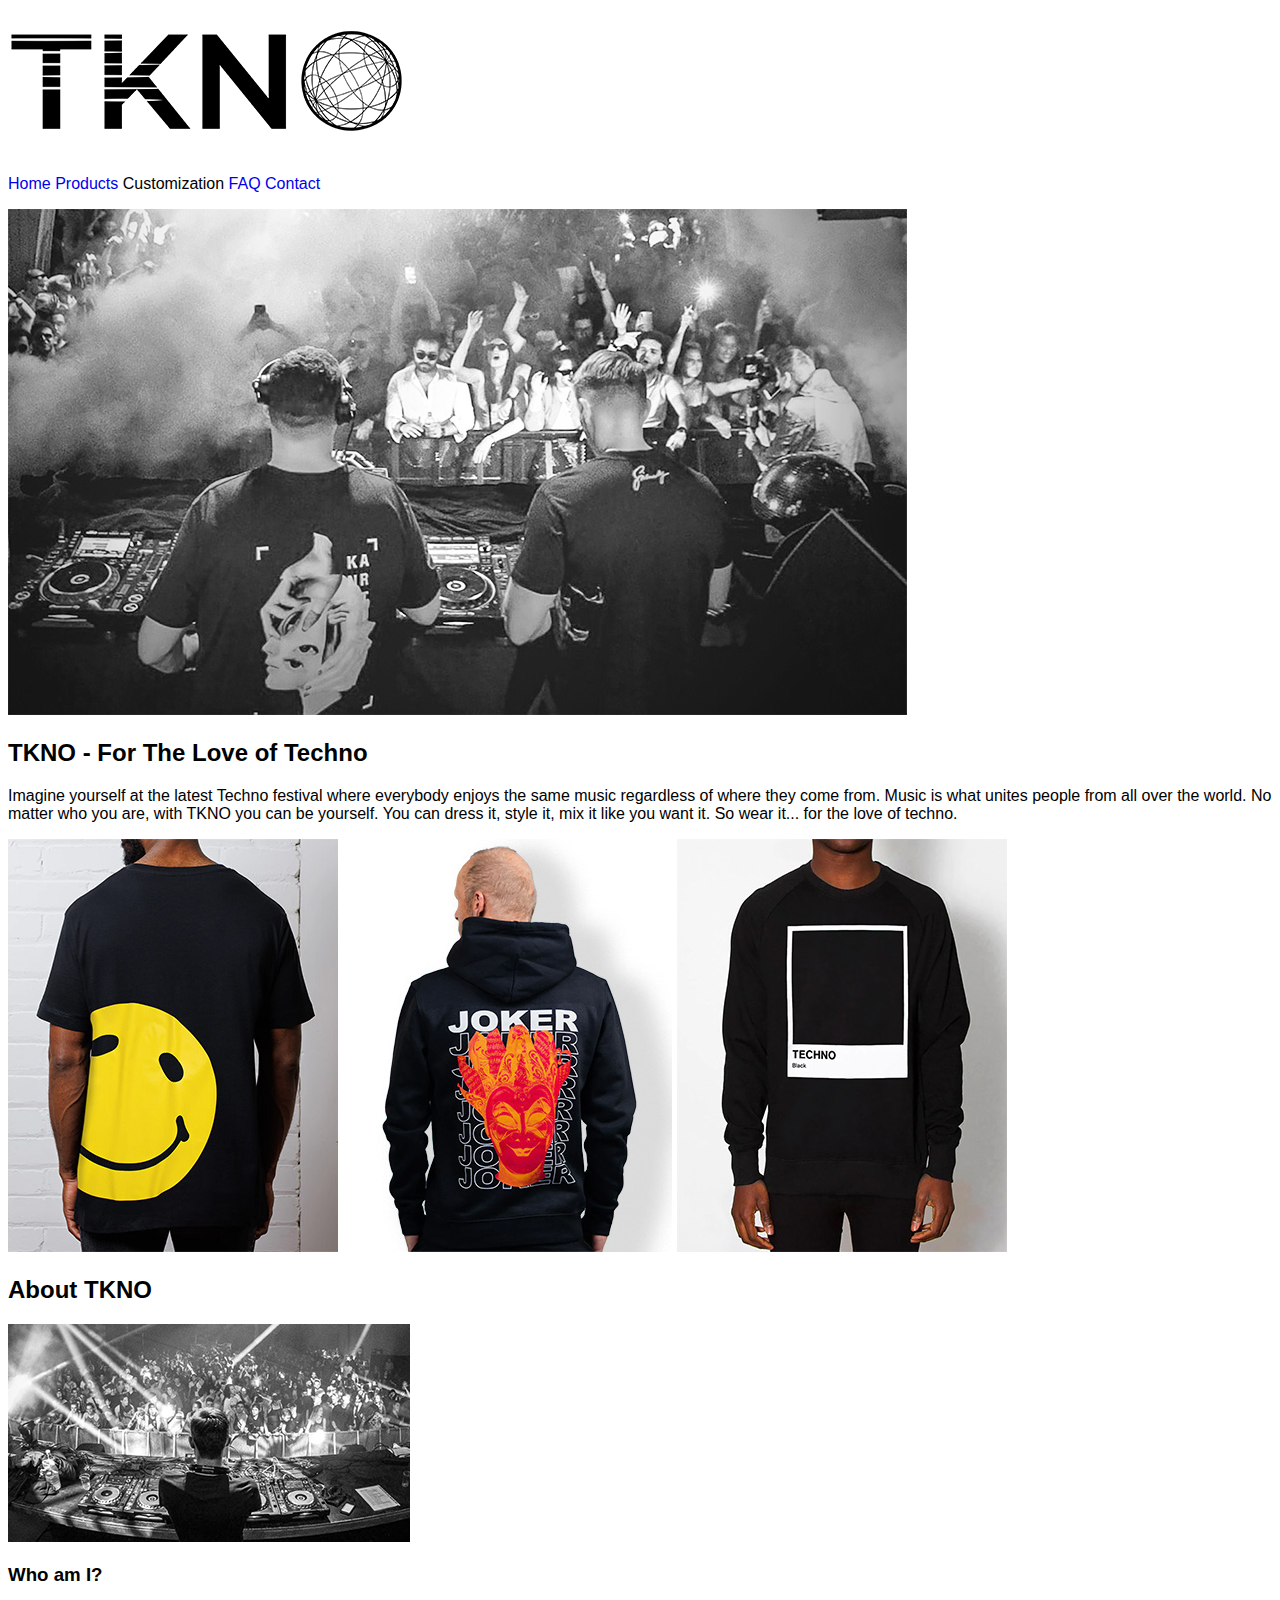
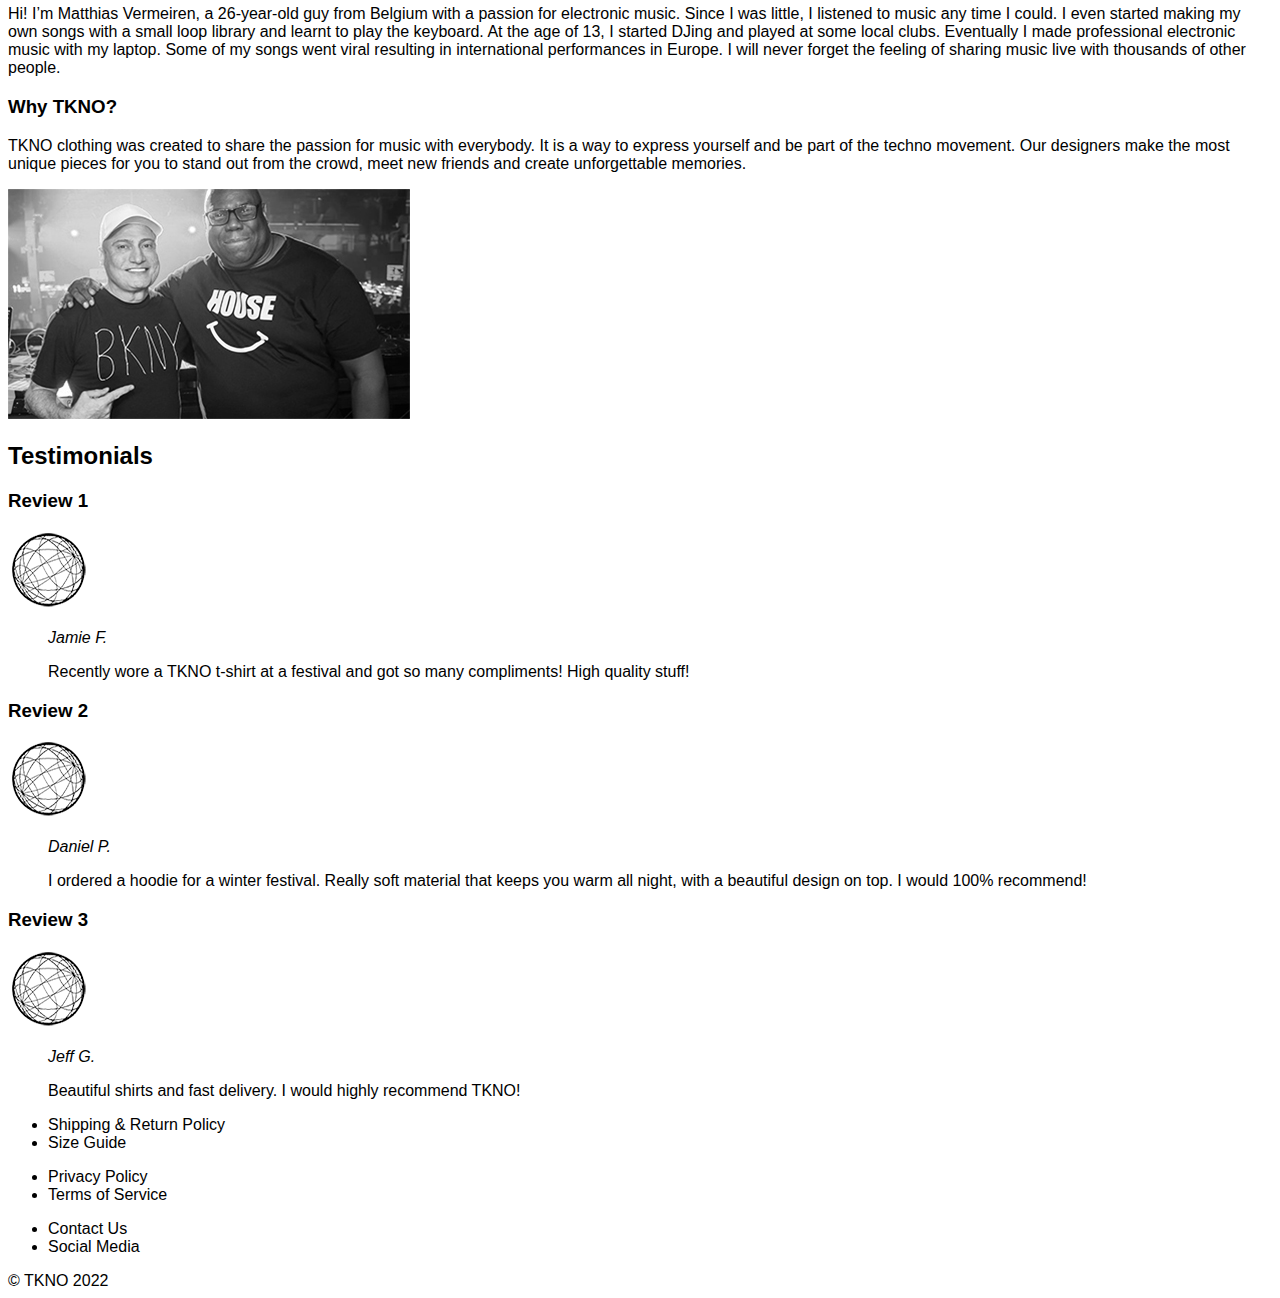
==== index.html @ 89969a05 "Start CSS" ====
<!DOCTYPE html>
<html lang="en">
<head>
    <meta charset="UTF-8">
    <title>home TKNO</title>
    <link rel="stylesheet" href="css/site.css">
</head>
<body>
<header>
    <h1 class="hiddenTitle">TKNO</h1>
        <a href="#"><img src="/media/TKNO%20Logo.png" alt="TKNO logo"></a>
    <nav id="menu">
        <h2 class="hiddenTitle">Menu</h2>
        <ul>
            <li><a href="#">Home</a></li>
            <li><a href="html/Products.html">Products</a>
                <ul class="submenu">
                    <li><a href="html/Products.html#T-shirts">T-shirts</a></li>
                    <li><a href="html/Products.html#Hoodies">Hoodies</a></li>
                    <li><a href="html/Products.html#Sweatshirts">Sweatshirts</a></li>
                </ul>
            </li>
            <li>Customization</li> <!-- add link-->
            <li><a href="html/FAQ.html">FAQ</a></li>
            <li><a href="html/Contact.html">Contact</a></li>
        </ul>
    </nav>
    <img src="/media/Banner%201%20nologo.jpg" alt="2 DJs in a club wearing TKNO t-shirts.">
</header>
<main>
    <section>
        <h2>TKNO - For The Love of Techno </h2>
            <p>
                Imagine yourself at the latest Techno festival where everybody enjoys the same music regardless of where they come from. Music is what unites people from all over the world.
                No matter who you are, with TKNO you can be yourself. You can dress it, style it, mix it like you want it. So wear it... for the love of techno.
            </p>
            <a href="html/Products.html"><img src="/media/T-shirt%201%20-%20Home.jpg" alt="man wearing black mega yellow smiley t-shirt from TKNO."></a>
            <a href="html/Products.html"> <img src="/media/Hoodie%201%20-%20Home.jpg" alt="man wearing black hoodie from TKNO."></a>
            <a href="html/Products.html"><img src="/media/Sweatershirt%201%20-%20Home.jpg" alt="man wearing black sweatshirt from TKNO."></a>
    </section>
    <article>
        <h2> About TKNO </h2>
            <section>
                <img src="/media/Who_am_i_mattiv_small.jpg" alt="DJ Mattiv playing at an indoor festival.">
                <h3> Who am I? </h3>
                    <p>
                        Hi! I’m Matthias Vermeiren, a 26-year-old guy from Belgium with a passion for electronic music. Since I was little, I listened to music any time I could. I even started making my own songs with a small loop library and learnt to play the keyboard. At the age of 13, I started DJing and played at some local clubs. Eventually I made professional electronic music with my laptop. Some of my songs went viral resulting in international performances in Europe. I will never forget the feeling of sharing music live with thousands of other people.
                    </p>
            </section>
            <section>
                <h3> Why TKNO? </h3>
                    <p>
                        TKNO clothing was created to share the passion for music with everybody. It is a way to express yourself and be part of the techno movement. Our designers make the most unique pieces for you to stand out from the crowd, meet new friends and create unforgettable memories.
                    </p>
                <img src="/media/Why_TKNO_CarlCox.jpg" alt="2 DJs at a festival wearing TKNO clothing.">
            </section>
    </article>
</main>
<aside>
    <h2>Testimonials</h2>
        <section>
            <h3>Review 1</h3>
            <img src="/media/Pictogram%20testimonials.png" alt="pictogram logo">
            <blockquote>
                <cite>Jamie F.</cite>
                    <p> Recently wore a TKNO t-shirt at a festival and got so many compliments! High quality stuff!</p>
            </blockquote>
        </section>
        <section>
            <h3>Review 2</h3>
            <img src="/media/Pictogram%20testimonials.png" alt="pictogram logo">
            <blockquote>
                <cite> Daniel P.</cite>
                    <p> I ordered a hoodie for a winter festival. Really soft material that keeps you warm all night,
                    with a beautiful design on top. I would 100% recommend!</p>
            </blockquote>
        </section>
        <section>
            <h3>Review 3</h3>
            <img src="/media/Pictogram%20testimonials.png" alt="pictogram logo">
            <blockquote>
                <cite> Jeff G.</cite>
                    <p> Beautiful shirts and fast delivery. I would highly recommend TKNO! </p>
            </blockquote>
        </section>
</aside>
<footer>
    <ul>
        <li>Shipping & Return Policy</li>
        <li>Size Guide</li>
    </ul>
    <ul>
        <li>Privacy Policy</li>
        <li>Terms of Service</li>
    </ul>
    <ul>
        <li>Contact Us</li>
        <li>Social Media</li>
    </ul>
    &copy; TKNO 2022
</footer>
</body>
</html>
---- css/site.css ----
/* insert color palette */

/* algemene font */
body{
    font-family: 'Montserrat', sans-serif;
    font-style: normal;
}
/* titel algemene font sizes */


/* Verbergen titels */
.hiddenTitle{
    position: absolute;
    width: 1px;
    height: 1px;
    overflow: hidden;
    left: -10000px;
}

/* style hoofdmenu */
#menu ul{
    list-style-type: none;
    padding-left: 0;
}

#menu .submenu{
    display: none;
}

#menu ul li{
    display: inline-block;
}

#menu li a{
    text-decoration: none;
    display: block;
    text-align: center;
}
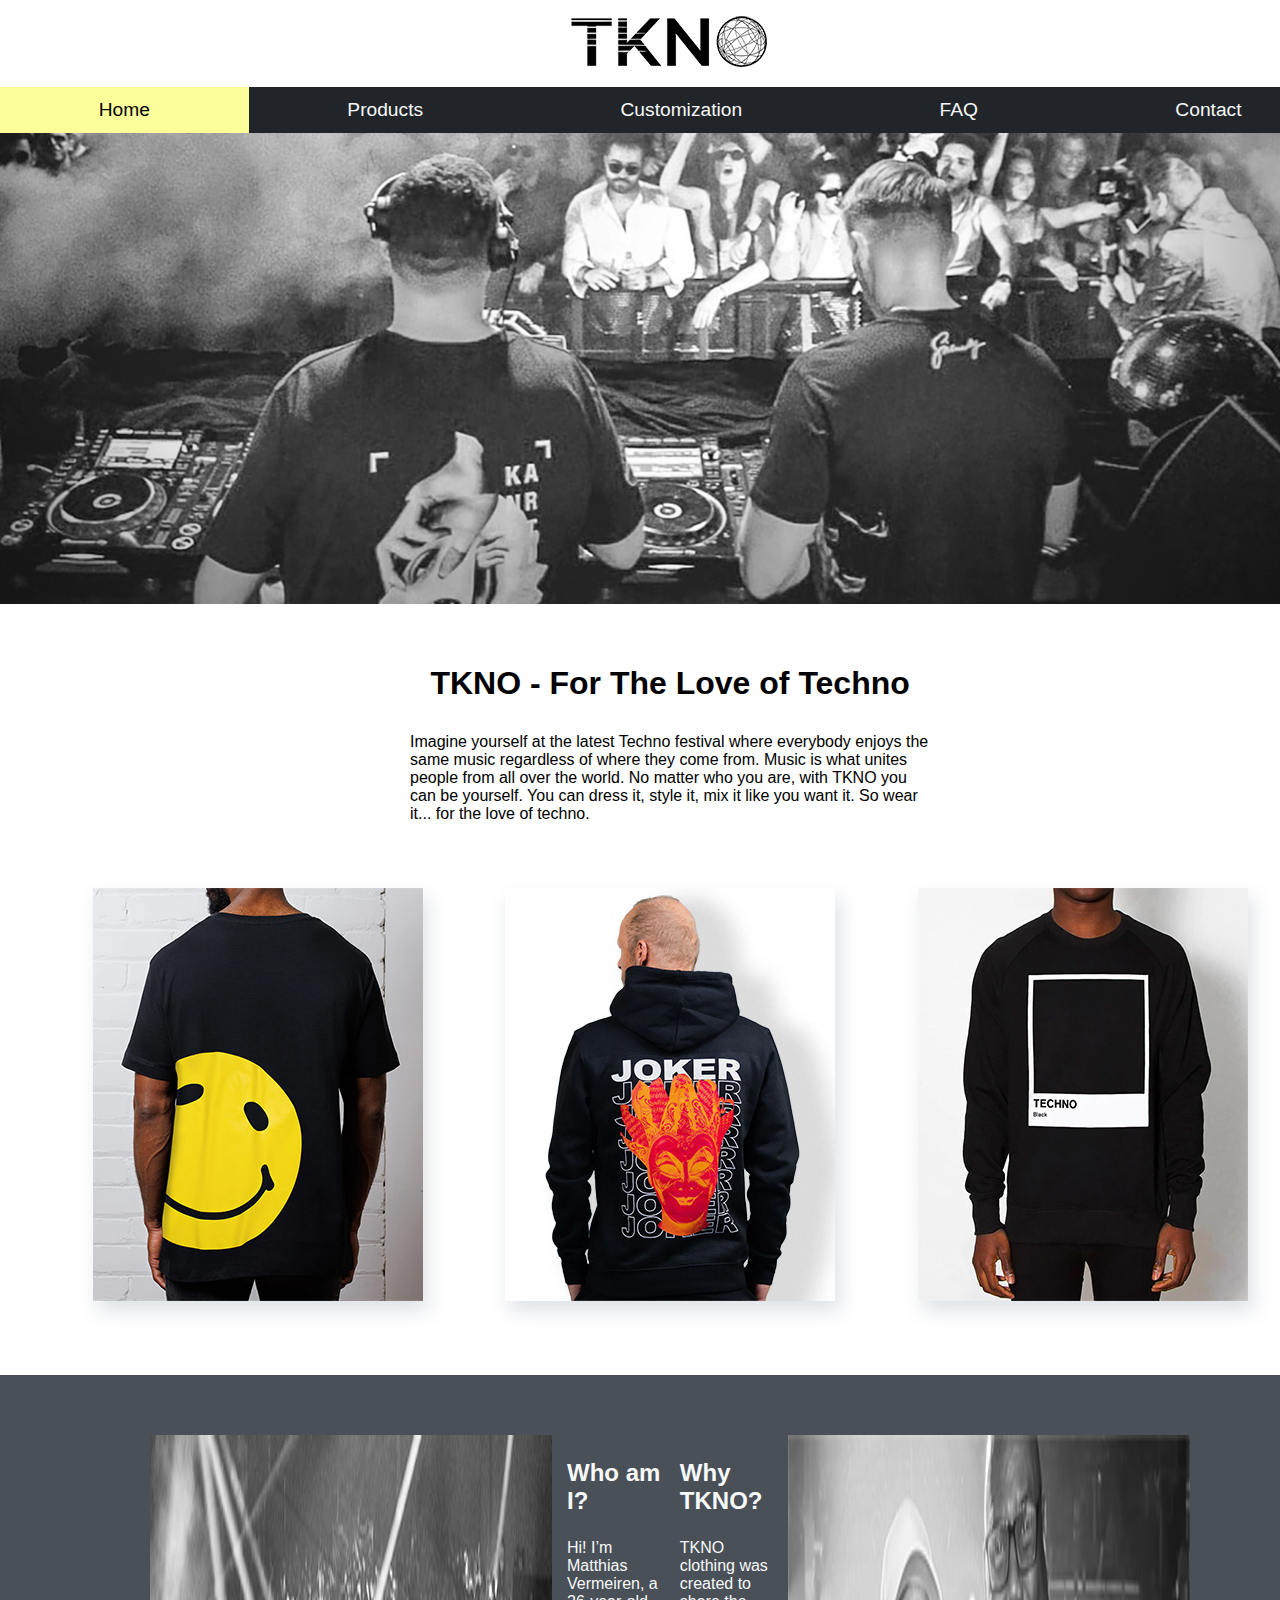
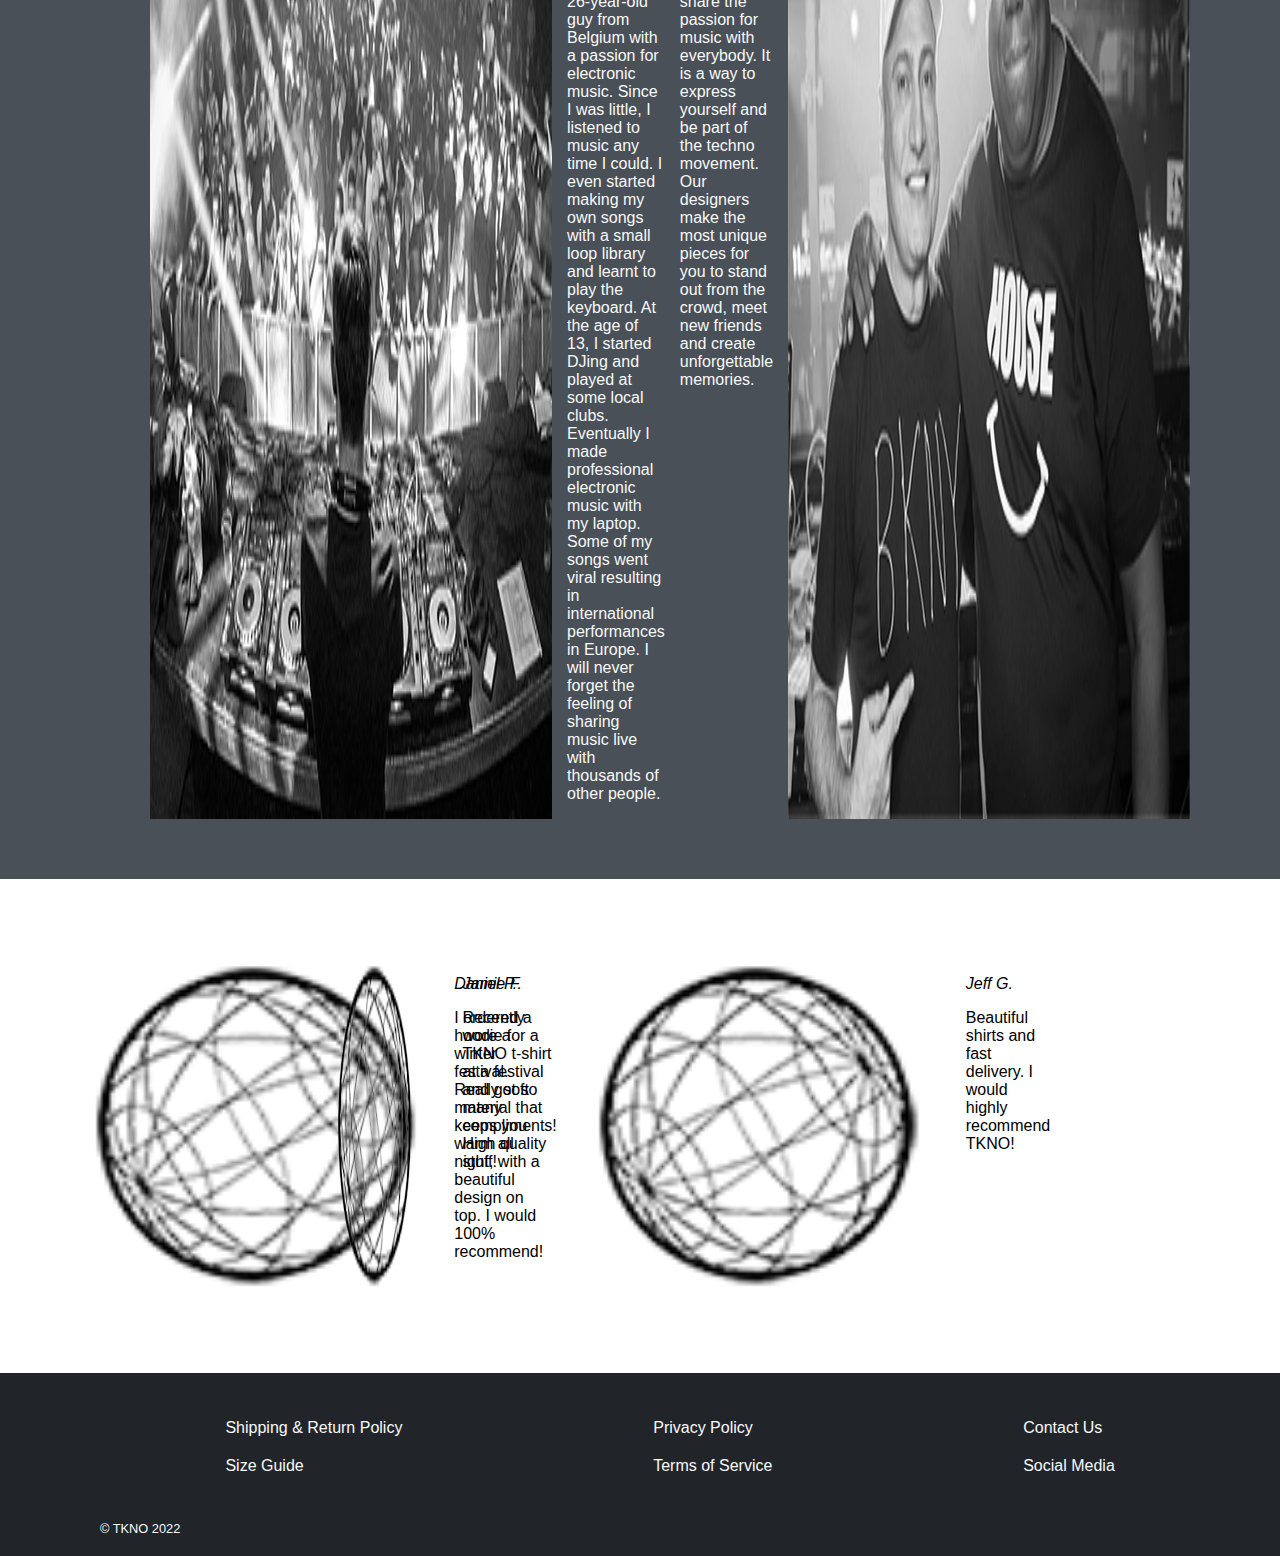
==== commit 5aa47adc: "CSS site and home page" ====
--- a/index.html
+++ b/index.html
@@ -4,15 +4,16 @@
     <meta charset="UTF-8">
     <title>home TKNO</title>
     <link rel="stylesheet" href="css/site.css">
+    <link rel="stylesheet" href="css/index.css">
 </head>
-<body>
-<header>
-    <h1 class="hiddenTitle">TKNO</h1>
-        <a href="#"><img src="/media/TKNO%20Logo.png" alt="TKNO logo"></a>
+<body class="gridcontainer">
+<header class="gheader">
+    <h1 class="hiddenTitle" id="header">TKNO</h1>
+        <a id="logo" href="#"><img src="/media/TKNO%20Logo.png" alt="TKNO logo"></a>
     <nav id="menu">
         <h2 class="hiddenTitle">Menu</h2>
         <ul>
-            <li><a href="#">Home</a></li>
+            <li class="active"><a href="#">Home</a></li>
             <li><a href="html/Products.html">Products</a>
                 <ul class="submenu">
                     <li><a href="html/Products.html#T-shirts">T-shirts</a></li>
@@ -20,54 +21,54 @@
                     <li><a href="html/Products.html#Sweatshirts">Sweatshirts</a></li>
                 </ul>
             </li>
-            <li>Customization</li> <!-- add link-->
+            <li><a href="#">Customization</a></li> <!-- add link-->
             <li><a href="html/FAQ.html">FAQ</a></li>
             <li><a href="html/Contact.html">Contact</a></li>
         </ul>
+        <img class="banner" src="/media/Banner%201%20nologo.jpg" alt="2 DJs in a club wearing TKNO t-shirts.">
     </nav>
-    <img src="/media/Banner%201%20nologo.jpg" alt="2 DJs in a club wearing TKNO t-shirts.">
 </header>
-<main>
-    <section>
+<main class="gmain">
+    <section class="intro">
         <h2>TKNO - For The Love of Techno </h2>
             <p>
                 Imagine yourself at the latest Techno festival where everybody enjoys the same music regardless of where they come from. Music is what unites people from all over the world.
                 No matter who you are, with TKNO you can be yourself. You can dress it, style it, mix it like you want it. So wear it... for the love of techno.
             </p>
             <a href="html/Products.html"><img src="/media/T-shirt%201%20-%20Home.jpg" alt="man wearing black mega yellow smiley t-shirt from TKNO."></a>
-            <a href="html/Products.html"> <img src="/media/Hoodie%201%20-%20Home.jpg" alt="man wearing black hoodie from TKNO."></a>
+            <a href="html/Products.html"><img src="/media/Hoodie%201%20-%20Home.jpg" alt="man wearing black hoodie from TKNO."></a>
             <a href="html/Products.html"><img src="/media/Sweatershirt%201%20-%20Home.jpg" alt="man wearing black sweatshirt from TKNO."></a>
     </section>
-    <article>
-        <h2> About TKNO </h2>
-            <section>
-                <img src="/media/Who_am_i_mattiv_small.jpg" alt="DJ Mattiv playing at an indoor festival.">
+    <article class="abouttkno">
+        <h2 class="hiddenTitle"> About TKNO </h2>
+            <img src="/media/Who_am_i_mattiv_small.jpg" alt="DJ Mattiv playing at an indoor festival.">
+            <section class="aboutwho">
                 <h3> Who am I? </h3>
                     <p>
                         Hi! I’m Matthias Vermeiren, a 26-year-old guy from Belgium with a passion for electronic music. Since I was little, I listened to music any time I could. I even started making my own songs with a small loop library and learnt to play the keyboard. At the age of 13, I started DJing and played at some local clubs. Eventually I made professional electronic music with my laptop. Some of my songs went viral resulting in international performances in Europe. I will never forget the feeling of sharing music live with thousands of other people.
                     </p>
             </section>
-            <section>
+            <section class="aboutwhy">
                 <h3> Why TKNO? </h3>
                     <p>
                         TKNO clothing was created to share the passion for music with everybody. It is a way to express yourself and be part of the techno movement. Our designers make the most unique pieces for you to stand out from the crowd, meet new friends and create unforgettable memories.
                     </p>
-                <img src="/media/Why_TKNO_CarlCox.jpg" alt="2 DJs at a festival wearing TKNO clothing.">
             </section>
+            <img src="/media/Why_TKNO_CarlCox.jpg" alt="2 DJs at a festival wearing TKNO clothing.">
     </article>
 </main>
-<aside>
-    <h2>Testimonials</h2>
-        <section>
-            <h3>Review 1</h3>
+<aside class="testimonials gaside">
+    <h2 class="hiddenTitle">Testimonials</h2>
+        <section class="review">
+            <h3 class="hiddenTitle">Review 1</h3>
             <img src="/media/Pictogram%20testimonials.png" alt="pictogram logo">
             <blockquote>
                 <cite>Jamie F.</cite>
                     <p> Recently wore a TKNO t-shirt at a festival and got so many compliments! High quality stuff!</p>
             </blockquote>
         </section>
-        <section>
-            <h3>Review 2</h3>
+        <section class="review">
+            <h3 class="hiddenTitle">Review 2</h3>
             <img src="/media/Pictogram%20testimonials.png" alt="pictogram logo">
             <blockquote>
                 <cite> Daniel P.</cite>
@@ -75,8 +76,8 @@
                     with a beautiful design on top. I would 100% recommend!</p>
             </blockquote>
         </section>
-        <section>
-            <h3>Review 3</h3>
+        <section class="review">
+            <h3 class="hiddenTitle">Review 3</h3>
             <img src="/media/Pictogram%20testimonials.png" alt="pictogram logo">
             <blockquote>
                 <cite> Jeff G.</cite>
@@ -84,7 +85,8 @@
             </blockquote>
         </section>
 </aside>
-<footer>
+<footer class="footer gfooter" >
+    <section>
     <ul>
         <li>Shipping & Return Policy</li>
         <li>Size Guide</li>
@@ -97,6 +99,7 @@
         <li>Contact Us</li>
         <li>Social Media</li>
     </ul>
+    </section>
     &copy; TKNO 2022
 </footer>
 </body>
--- a/css/site.css
+++ b/css/site.css
@@ -1,12 +1,33 @@
-/* insert color palette */
+:root {
+    /* CSS HEX */
+    --cultured: #f8f9faff;
+    --cultured-2: #e9ecefff;
+    --gainsboro: #dee2e6ff;
+    --light-gray: #ced4daff;
+    --cadet-blue-crayola: #adb5bdff;
+    --sonic-silver: #6c757dff;
+    --davys-grey: #495057ff;
+    --onyx: #343a40ff;
+    --eerie-black: #212529ff;
+    --canary: #fcff99ff;
+}
 
-/* algemene font */
+/* font */
 body{
     font-family: 'Montserrat', sans-serif;
     font-style: normal;
+    margin: auto;
 }
-/* titel algemene font sizes */
-
+/* titel font sizes */
+h2 {
+    font-size: 2rem;
+}
+h3 {
+    font-size: 1.5rem;
+}
+h4 {
+    font-size: 1.3rem;
+}
 
 /* Verbergen titels */
 .hiddenTitle{
@@ -17,22 +38,45 @@
     left: -10000px;
 }
 
+/* style logo*/
+#logo
+{
+    display: block;
+    text-align:center;
+    margin-top: 5px;
+    margin-bottom: -15px;
+
+}
 /* style hoofdmenu */
 #menu ul{
     list-style-type: none;
     padding-left: 0;
+    display: flex;
+    font-size: 1.2rem;
+    margin-bottom: 0;
 }
 
 #menu .submenu{
     display: none;
 }
-
 #menu ul li{
-    display: inline-block;
+    background-color: var(--eerie-black);
+    flex-grow: 1;
+}
+#menu li a {
+    text-decoration: none;
+    color: var(--cultured);
+    display: block;
+    text-align: center;
+    padding: 12px;
 }
 
-#menu li a{
-    text-decoration: none;
-    display: block;
-    text-align: center;
+/* hover menu */
+#menu ul li a:hover{
+    background-color: var(--davys-grey) ;
+}
+/* show current menu */
+#menu ul .active a{
+    background-color: var(--canary);
+    color: black;
 }--- a/css/index.css
+++ b/css/index.css
@@ -0,0 +1,115 @@
+/* grid */
+.gheader {
+    grid-area: header;
+}
+.gmain {
+    grid-area: main;
+}
+.gaside {
+    grid-area: aside;
+}
+.gfooter {
+    grid-area: footer;
+}
+
+.gridcontainer {
+    display: grid;
+    grid-template-columns: 1fr;
+    grid-template-rows: auto;
+    grid-template-areas:
+    "header"
+    "main"
+    "aside"
+    "footer";
+}
+
+/* responsive banner */
+.banner{
+    width: 100%
+}
+
+/* style intro text and pictures */
+.intro {
+    display:flex;
+    justify-content: space-evenly;
+    flex-wrap: wrap;
+    padding: 30px 30px 70px 30px;
+    gap: 20px;
+}
+/* spacing text */
+.intro > p{
+    margin: -30px 0 30px 0;
+    padding: 15px 380px 15px 380px;
+}
+
+.intro > a img{
+    filter: drop-shadow(5px 10px 10px var(--gainsboro));
+}
+/* style about section */
+.abouttkno{
+    background:var(--davys-grey);
+    color:var(--cultured);
+    display: flex;
+    align-content: space-around;
+    padding: 60px 150px 60px 150px;
+    gap: 15px;
+}
+
+.abouttkno > section img{
+    filter: drop-shadow(5px 10px 10px var(--sonic-silver));
+    width: 100%;
+}
+/*.aboutwho{
+    display: flex;
+    flex-direction: column;
+    justify-content: space-around;
+}
+
+.aboutwhy{
+    display: flex;
+    flex-direction: column;
+    justify-content: space-around;
+}
+
+/* style testimonials */
+.testimonials{
+    display: flex;
+    flex-wrap: nowrap ;
+    padding: 80px;
+    width: 0;
+    justify-content: stretch;
+}
+
+.review {
+    display: flex;
+
+}
+.review img{
+
+}
+
+/* style footer */
+.footer{
+    display: block;
+    padding: 0 100px 20px 100px;
+    justify-content: center;
+    background: var(--eerie-black);
+    color: var(--cultured);
+    font-size: 0.8rem;
+}
+.footer section{
+    display: flex;
+    justify-content: space-around;
+    font-size: 1.0rem;
+}
+.footer ul{
+    list-style-type: none;
+    display:flex;
+    flex-direction: column;
+    flex-wrap: wrap;
+    justify-content: space-around;
+    padding: 20px;
+}
+.footer ul li{
+    padding: 10px;
+}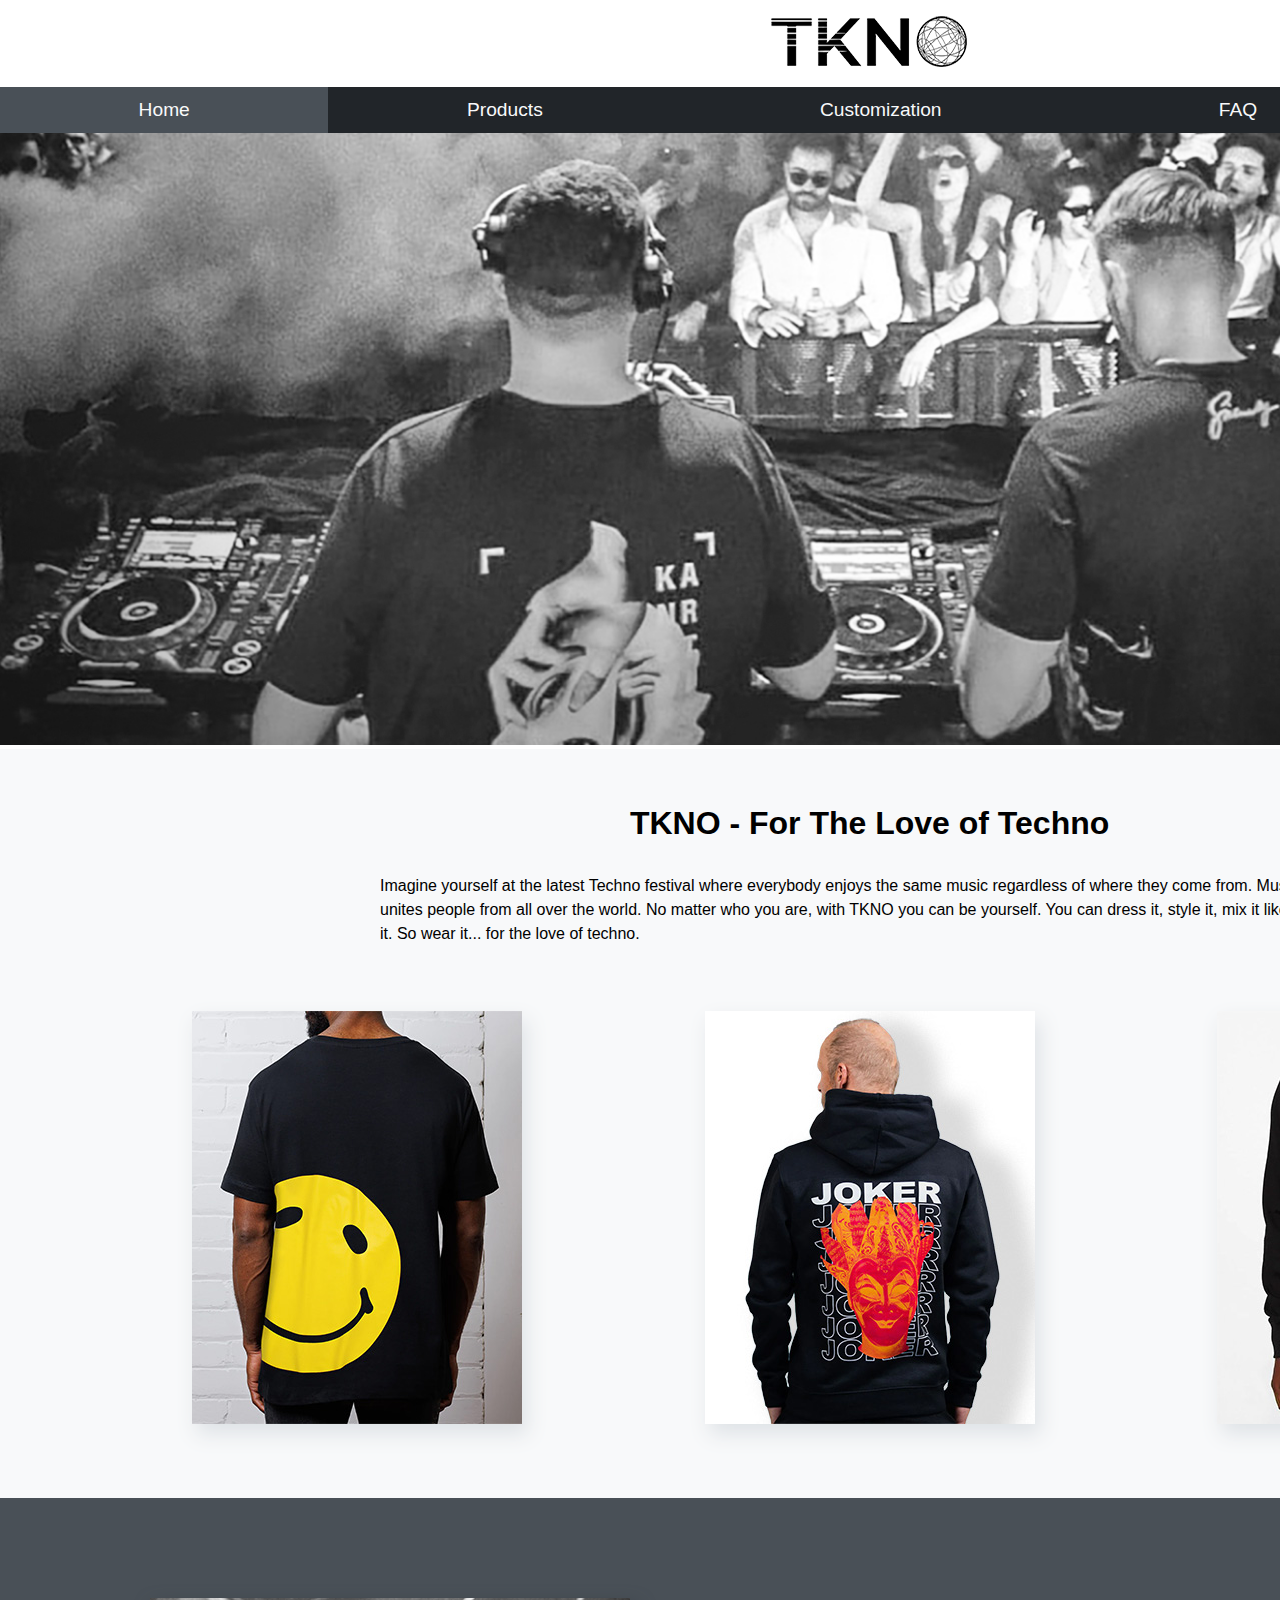
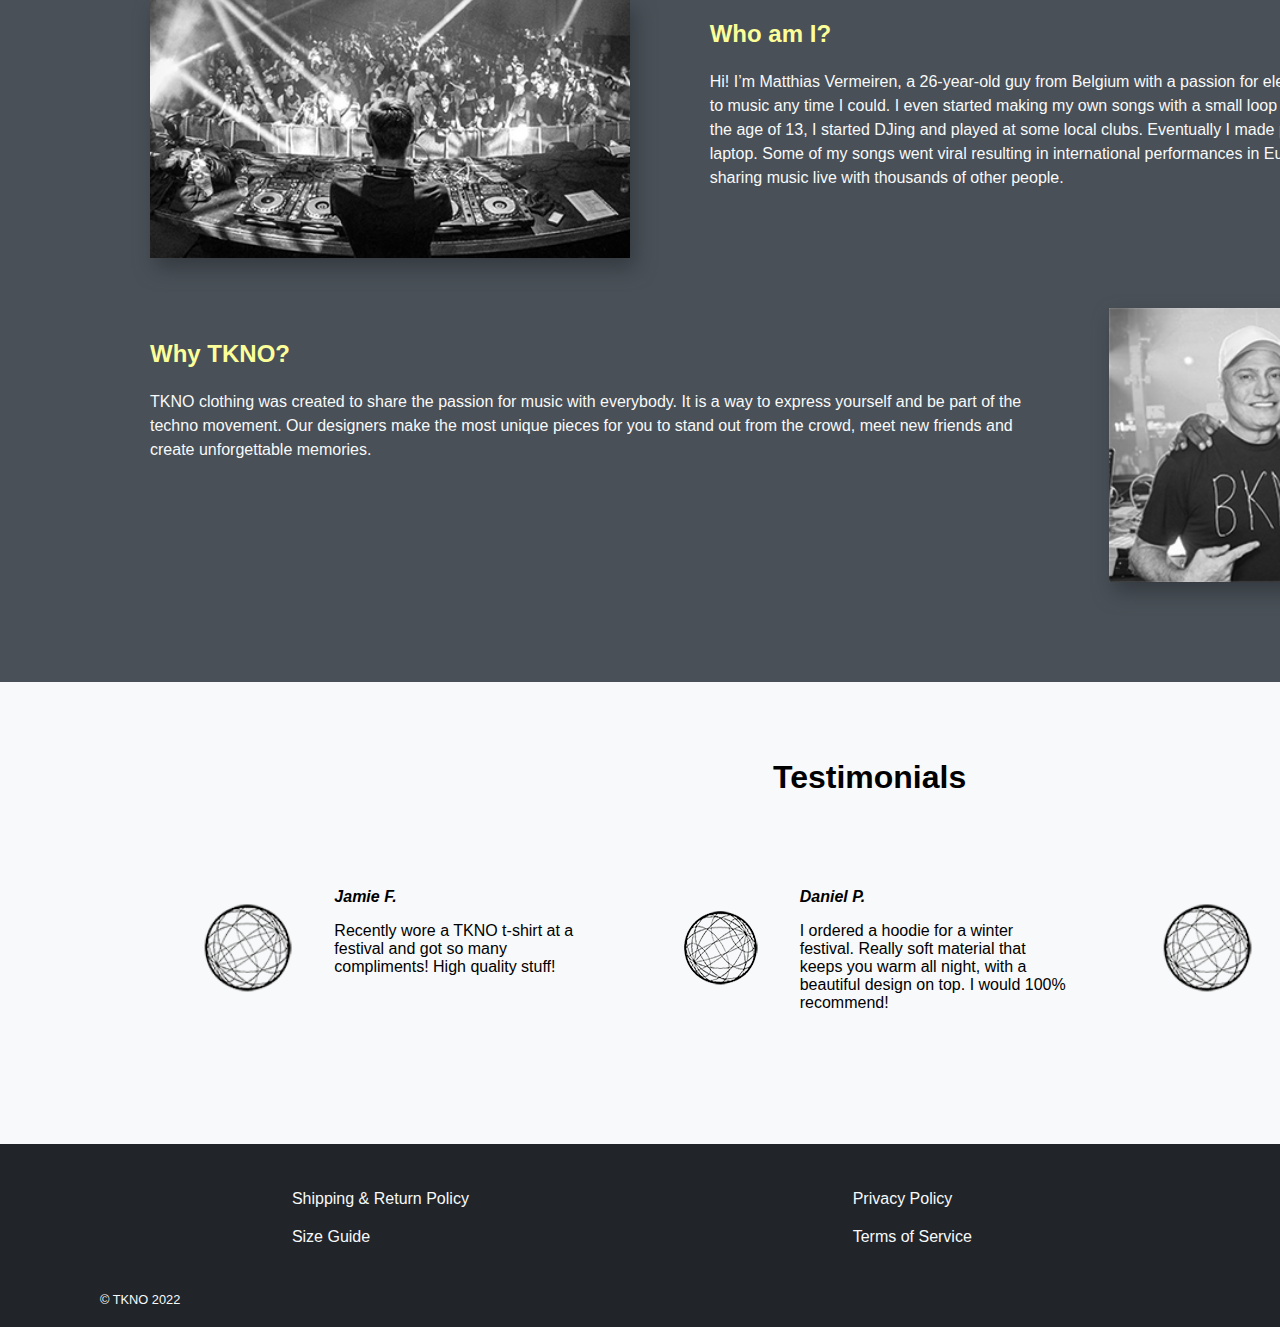
==== commit 52ed572a: "CSS all 3 pages done - auto-validation OK" ====
--- a/index.html
+++ b/index.html
@@ -39,54 +39,56 @@
             <a href="html/Products.html"><img src="/media/Hoodie%201%20-%20Home.jpg" alt="man wearing black hoodie from TKNO."></a>
             <a href="html/Products.html"><img src="/media/Sweatershirt%201%20-%20Home.jpg" alt="man wearing black sweatshirt from TKNO."></a>
     </section>
-    <article class="abouttkno">
+    <article class="gabouttkno">
         <h2 class="hiddenTitle"> About TKNO </h2>
-            <img src="/media/Who_am_i_mattiv_small.jpg" alt="DJ Mattiv playing at an indoor festival.">
-            <section class="aboutwho">
+            <img class="gimgwho" src="/media/Who_am_i_mattiv_small.jpg" alt="DJ Mattiv playing at an indoor festival.">
+            <section class="gaboutwho">
                 <h3> Who am I? </h3>
                     <p>
                         Hi! I’m Matthias Vermeiren, a 26-year-old guy from Belgium with a passion for electronic music. Since I was little, I listened to music any time I could. I even started making my own songs with a small loop library and learnt to play the keyboard. At the age of 13, I started DJing and played at some local clubs. Eventually I made professional electronic music with my laptop. Some of my songs went viral resulting in international performances in Europe. I will never forget the feeling of sharing music live with thousands of other people.
                     </p>
             </section>
-            <section class="aboutwhy">
+            <section class="gaboutwhy">
                 <h3> Why TKNO? </h3>
                     <p>
                         TKNO clothing was created to share the passion for music with everybody. It is a way to express yourself and be part of the techno movement. Our designers make the most unique pieces for you to stand out from the crowd, meet new friends and create unforgettable memories.
                     </p>
             </section>
-            <img src="/media/Why_TKNO_CarlCox.jpg" alt="2 DJs at a festival wearing TKNO clothing.">
+            <img class="gimgwhy" src="/media/Why_TKNO_CarlCox.jpg"
+                 alt="2 DJs at a festival wearing TKNO clothing.">
     </article>
 </main>
-<aside class="testimonials gaside">
-    <h2 class="hiddenTitle">Testimonials</h2>
-        <section class="review">
+<aside class="gtestimonials gaside">
+    <h2 class="gtestimonialtitle">Testimonials</h2>
+        <section class="greview1 review">
             <h3 class="hiddenTitle">Review 1</h3>
-            <img src="/media/Pictogram%20testimonials.png" alt="pictogram logo">
+            <img class="reviewpict" src="/media/Pictogram%20testimonials.png" alt="pictogram logo">
             <blockquote>
                 <cite>Jamie F.</cite>
                     <p> Recently wore a TKNO t-shirt at a festival and got so many compliments! High quality stuff!</p>
             </blockquote>
         </section>
-        <section class="review">
+        <section class="greview2 review">
             <h3 class="hiddenTitle">Review 2</h3>
-            <img src="/media/Pictogram%20testimonials.png" alt="pictogram logo">
+            <img class="reviewpict"  src="/media/Pictogram%20testimonials.png" alt="pictogram logo">
             <blockquote>
                 <cite> Daniel P.</cite>
                     <p> I ordered a hoodie for a winter festival. Really soft material that keeps you warm all night,
                     with a beautiful design on top. I would 100% recommend!</p>
             </blockquote>
         </section>
-        <section class="review">
+        <section class="greview3 review">
             <h3 class="hiddenTitle">Review 3</h3>
-            <img src="/media/Pictogram%20testimonials.png" alt="pictogram logo">
+            <img class="reviewpict" src="/media/Pictogram%20testimonials.png" alt="pictogram logo">
             <blockquote>
                 <cite> Jeff G.</cite>
                     <p> Beautiful shirts and fast delivery. I would highly recommend TKNO! </p>
             </blockquote>
         </section>
 </aside>
-<footer class="footer gfooter" >
+<footer class="footer gfooter">
     <section>
+    <h2 class="hiddenTitle">Footer</h2>
     <ul>
         <li>Shipping & Return Policy</li>
         <li>Size Guide</li>
--- a/css/site.css
+++ b/css/site.css
@@ -12,13 +12,39 @@
     --canary: #fcff99ff;
 }
 
+/* grid */
+.gheader {
+    grid-area: header;
+}
+.gmain {
+    grid-area: main;
+}
+.gaside {
+    grid-area: aside;
+}
+.gfooter {
+    grid-area: footer;
+}
+
+.gridcontainer {
+    display: grid;
+    grid-template-columns: 1fr;
+    grid-template-rows: auto;
+    grid-template-areas:
+    "header"
+    "main"
+    "aside"
+    "footer";
+}
+
 /* font */
 body{
     font-family: 'Montserrat', sans-serif;
     font-style: normal;
     margin: auto;
 }
-/* titel font sizes */
+
+/* title font sizes */
 h2 {
     font-size: 2rem;
 }
@@ -26,10 +52,10 @@
     font-size: 1.5rem;
 }
 h4 {
-    font-size: 1.3rem;
+    font-size: 1.2rem;
 }
 
-/* Verbergen titels */
+/* Hide titles */
 .hiddenTitle{
     position: absolute;
     width: 1px;
@@ -47,7 +73,7 @@
     margin-bottom: -15px;
 
 }
-/* style hoofdmenu */
+/* style menu */
 #menu ul{
     list-style-type: none;
     padding-left: 0;
@@ -55,7 +81,6 @@
     font-size: 1.2rem;
     margin-bottom: 0;
 }
-
 #menu .submenu{
     display: none;
 }
@@ -73,10 +98,36 @@
 
 /* hover menu */
 #menu ul li a:hover{
-    background-color: var(--davys-grey) ;
+    background-color: var(--canary);
+    color: var(--eerie-black);
 }
 /* show current menu */
 #menu ul .active a{
-    background-color: var(--canary);
-    color: black;
+    background-color: var(--davys-grey);
+}
+
+/* style footer */
+.footer{
+    display: block;
+    padding: 0 100px 20px 100px;
+    justify-content: center;
+    background: var(--eerie-black);
+    color: var(--cultured);
+    font-size: 0.8rem;
+}
+.footer section{
+    display: flex;
+    justify-content: space-around;
+    font-size: 1.0rem;
+}
+.footer ul{
+    list-style-type: none;
+    display:flex;
+    flex-direction: column;
+    flex-wrap: wrap;
+    justify-content: space-around;
+    padding: 20px;
+}
+.footer ul li{
+    padding: 10px;
 }--- a/css/index.css
+++ b/css/index.css
@@ -1,28 +1,3 @@
-/* grid */
-.gheader {
-    grid-area: header;
-}
-.gmain {
-    grid-area: main;
-}
-.gaside {
-    grid-area: aside;
-}
-.gfooter {
-    grid-area: footer;
-}
-
-.gridcontainer {
-    display: grid;
-    grid-template-columns: 1fr;
-    grid-template-rows: auto;
-    grid-template-areas:
-    "header"
-    "main"
-    "aside"
-    "footer";
-}
-
 /* responsive banner */
 .banner{
     width: 100%
@@ -35,81 +10,105 @@
     flex-wrap: wrap;
     padding: 30px 30px 70px 30px;
     gap: 20px;
+    background: var(--cultured);
 }
 /* spacing text */
 .intro > p{
     margin: -30px 0 30px 0;
-    padding: 15px 380px 15px 380px;
+    padding: 15px 350px 15px 350px;
+    line-height: 1.5rem;
 }
-
+/* drop shadow images*/
 .intro > a img{
     filter: drop-shadow(5px 10px 10px var(--gainsboro));
 }
-/* style about section */
-.abouttkno{
+
+/* grid about section */
+.gaboutwho{
+    grid-area: aboutwho;
+    padding-left: 80px; /* spacing text */
+    line-height: 1.5rem; /*spacing text */
+}
+.gimgwho{
+    grid-area: imgwho;
+    filter: drop-shadow(5px 10px 10px var(--onyx)); /* styling image */
+    width: 100%; /* styling img */
+    padding-bottom: 20px; /* styling img */
+    align-self: center; /* styling img */
+}
+.gaboutwhy{
+    grid-area: aboutwhy;
+    padding: 40px 80px 0 0; /* spacing text */
+    line-height: 1.5rem; /* spacing text */
+}
+.gimgwhy{
+    grid-area: imgwhy;
+    filter: drop-shadow(5px 10px 10px var(--onyx)); /* styling image */
+    padding-top: 30px; /* styling img */
+    width: 100%; /* styling img */
+    justify-self: end; /* styling img */
+    align-self: center; /* styling img */
+}
+.gabouttkno{
+    display: grid;
+    grid-template-columns: 1fr 1fr 1fr;
+    grid-template-rows: auto;
+    grid-template-areas:
+    "imgwho aboutwho aboutwho"
+    "aboutwhy aboutwhy imgwhy";
     background:var(--davys-grey);
-    color:var(--cultured);
-    display: flex;
-    align-content: space-around;
-    padding: 60px 150px 60px 150px;
-    gap: 15px;
+    color: var(--cultured);
+    padding: 100px 150px 100px 150px;
 }
 
-.abouttkno > section img{
-    filter: drop-shadow(5px 10px 10px var(--sonic-silver));
-    width: 100%;
-}
-/*.aboutwho{
-    display: flex;
-    flex-direction: column;
-    justify-content: space-around;
+/* styling titles */
+.gabouttkno h3{
+    color: var(--canary);
 }
 
-.aboutwhy{
-    display: flex;
-    flex-direction: column;
-    justify-content: space-around;
+/* grid testimonials */
+.gtestimonialtitle{
+    grid-area: title;
+    text-align: center; /*text styling */
+    padding-bottom: 30px;
+}
+.greview1{
+    grid-area: review1;
+}
+.greview2{
+    grid-area: review2;
+}
+.greview3{
+    grid-area: review3;
 }
 
-/* style testimonials */
-.testimonials{
-    display: flex;
-    flex-wrap: nowrap ;
-    padding: 80px;
-    width: 0;
-    justify-content: stretch;
+.gtestimonials{
+    display: grid;
+    grid-template-columns: 1fr 1fr 1fr;
+    grid-template-rows: auto;
+    grid-template-areas:
+    ". title ."
+    "review1 review2 review3";
+    background: var(--cultured);
+    padding: 50px 150px 100px 150px;
 }
 
-.review {
-    display: flex;
-
-}
-.review img{
-
+/* flexbox review */
+.review{
+    display:flex;
 }
 
-/* style footer */
-.footer{
-    display: block;
-    padding: 0 100px 20px 100px;
-    justify-content: center;
-    background: var(--eerie-black);
-    color: var(--cultured);
-    font-size: 0.8rem;
+/* styling blockquote */
+.review blockquote{
+    margin-left: -10px;
+    padding-top: 20px;
 }
-.footer section{
-    display: flex;
-    justify-content: space-around;
-    font-size: 1.0rem;
+.review blockquote cite{
+    font-weight: bold;
 }
-.footer ul{
-    list-style-type: none;
-    display:flex;
-    flex-direction: column;
-    flex-wrap: wrap;
-    justify-content: space-around;
-    padding: 20px;
+
+/* img sizing & spacing */
+.reviewpict{
+    object-fit: contain;
+    margin: 50px;
 }
-.footer ul li{
-    padding: 10px;
-}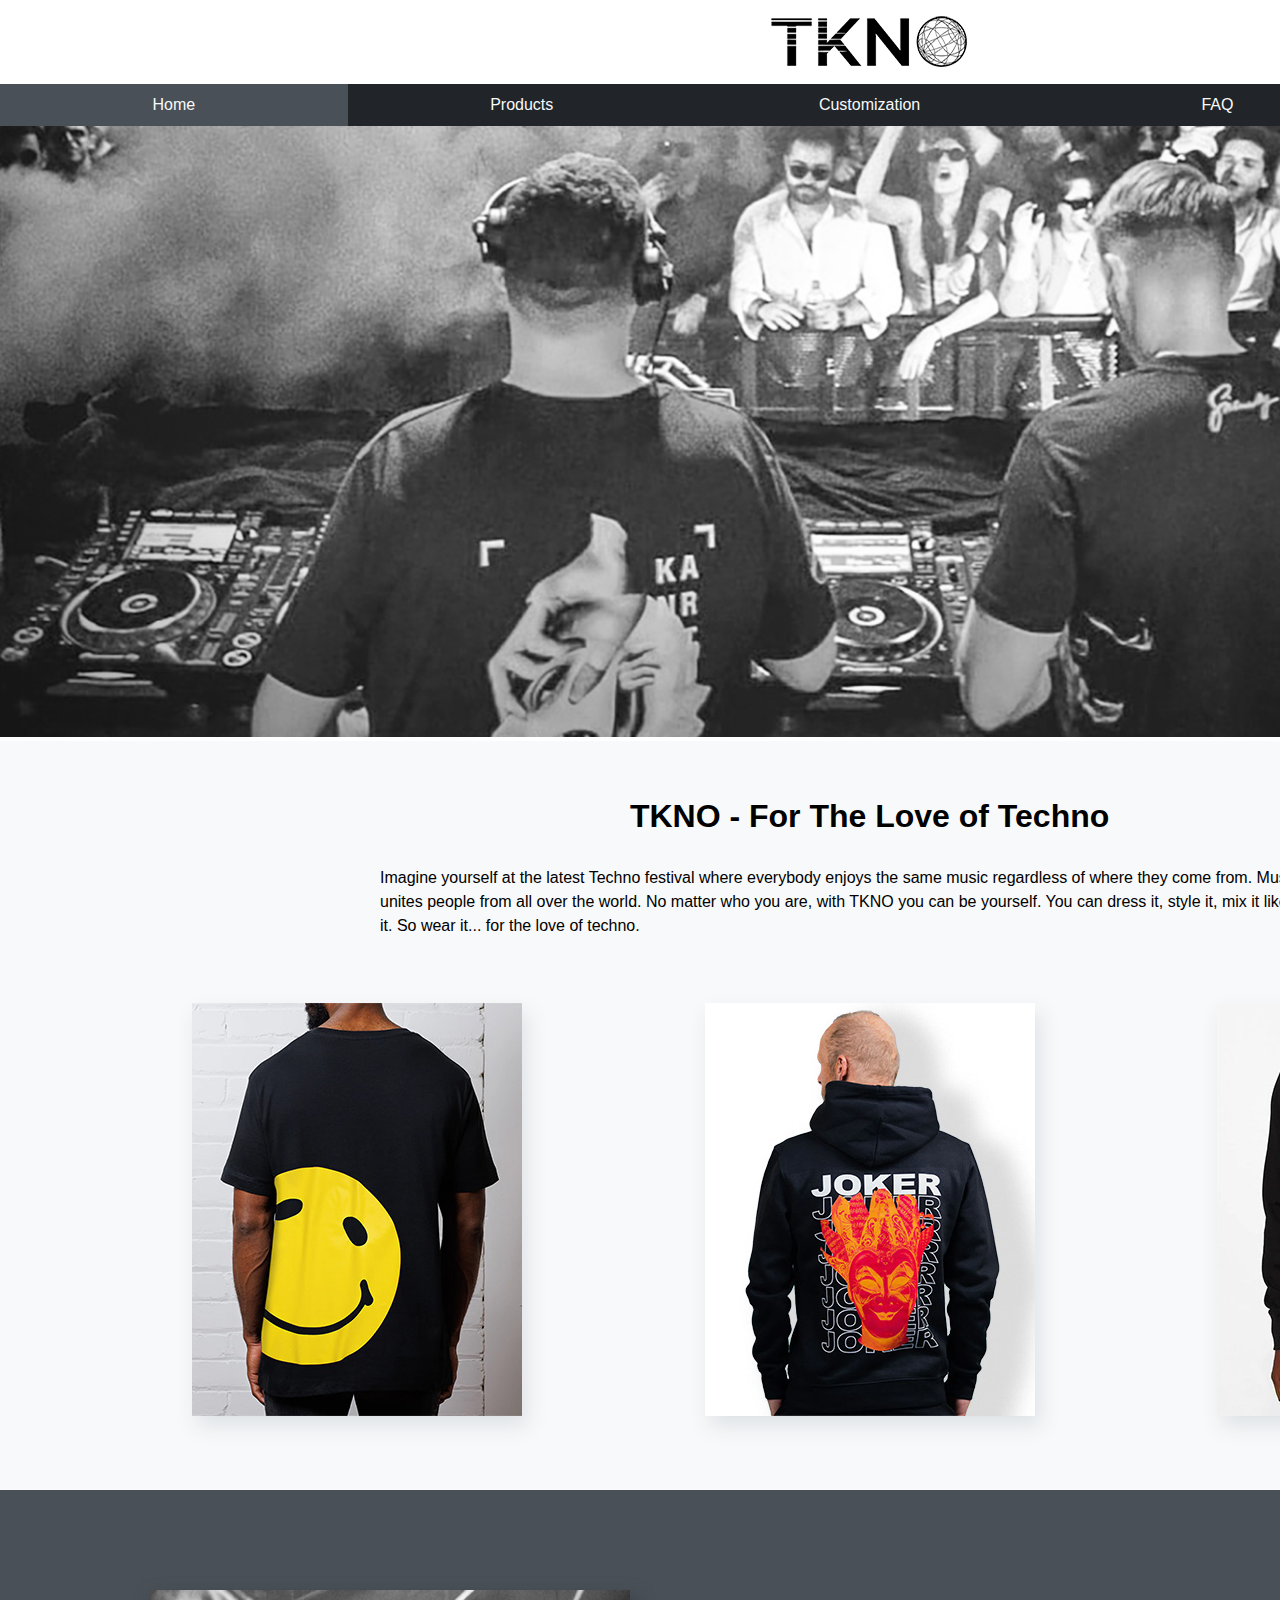
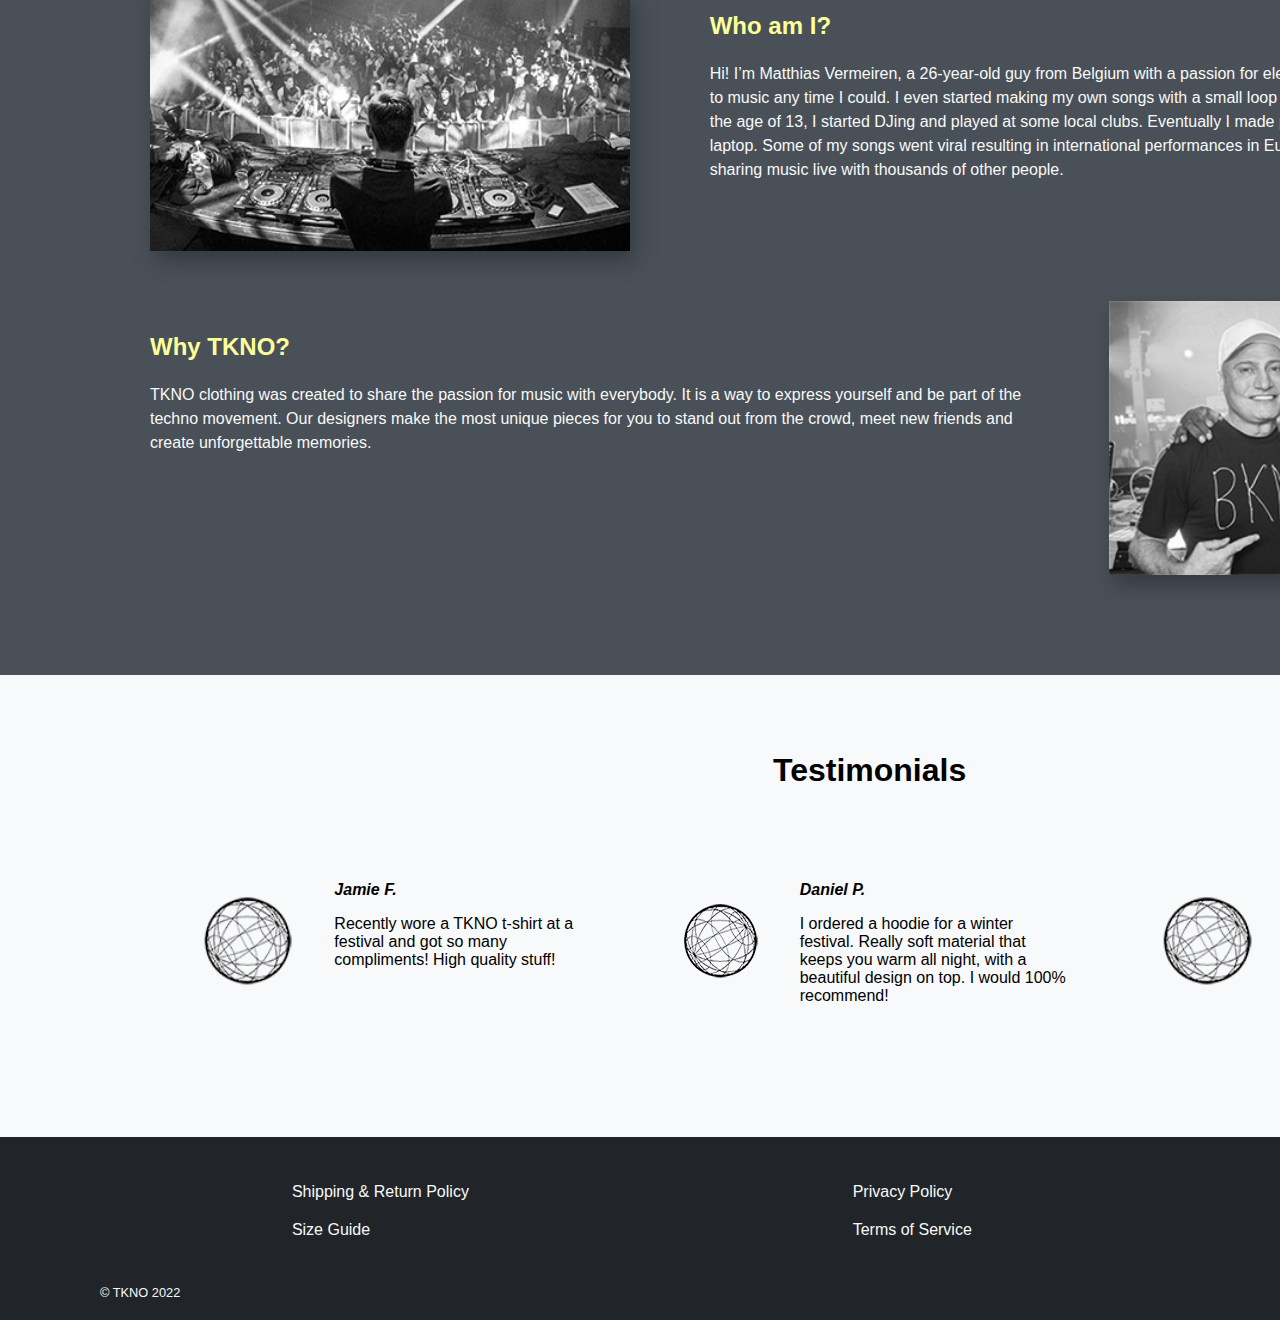
==== commit 1a848c5c: "A3.1 - hamburger menu test" ====
--- a/index.html
+++ b/index.html
@@ -8,23 +8,28 @@
 </head>
 <body class="gridcontainer">
 <header class="gheader">
-    <h1 class="hiddenTitle" id="header">TKNO</h1>
+    <h1 class="hiddenTitle">TKNO</h1>
         <a id="logo" href="#"><img src="/media/TKNO%20Logo.png" alt="TKNO logo"></a>
-    <nav id="menu">
+    <nav class="menu">
         <h2 class="hiddenTitle">Menu</h2>
-        <ul>
-            <li class="active"><a href="#">Home</a></li>
-            <li><a href="html/Products.html">Products</a>
+        <ul class="menu-nav">
+            <li class="item-nav"><a class="menu-link" id="active" href="#">Home</a></li>
+            <li class="item-nav"><a class="menu-link" href="html/Products.html">Products</a>
                 <ul class="submenu">
-                    <li><a href="html/Products.html#T-shirts">T-shirts</a></li>
-                    <li><a href="html/Products.html#Hoodies">Hoodies</a></li>
-                    <li><a href="html/Products.html#Sweatshirts">Sweatshirts</a></li>
+                    <li class="item-nav"><a class="menu-link" href="html/Products.html#T-shirts">T-shirts</a></li>
+                    <li class="item-nav"><a class="menu-link" href="html/Products.html#Hoodies">Hoodies</a></li>
+                    <li class="item-nav"><a class="menu-link" href="html/Products.html#Sweatshirts">Sweatshirts</a></li>
                 </ul>
             </li>
-            <li><a href="#">Customization</a></li> <!-- add link-->
-            <li><a href="html/FAQ.html">FAQ</a></li>
-            <li><a href="html/Contact.html">Contact</a></li>
+            <li class="item-nav"><a class="menu-link" href="html/Customization.html">Customization</a></li>
+            <li class="item-nav"><a class="menu-link" href="html/FAQ.html">FAQ</a></li>
+            <li class="item-nav"><a class="menu-link" href="html/Contact.html">Contact</a></li>
         </ul>
+        <div class="hamburger">
+            <span class="bar"></span>
+            <span class="bar"></span>
+            <span class="bar"></span>
+        </div>
         <img class="banner" src="/media/Banner%201%20nologo.jpg" alt="2 DJs in a club wearing TKNO t-shirts.">
     </nav>
 </header>
--- a/css/site.css
+++ b/css/site.css
@@ -10,6 +10,8 @@
     --onyx: #343a40ff;
     --eerie-black: #212529ff;
     --canary: #fcff99ff;
+    --ligth-canary: #feffd6ff;
+    --aquamarine: #60fbd2ff;
 }
 
 /* grid */
@@ -74,36 +76,61 @@
 
 }
 /* style menu */
-#menu ul{
+/*flex container */
+.menu ul{
     list-style-type: none;
+}
+.menu-nav{
+    display: flex;
+    font-size: 1rem;
     padding-left: 0;
-    display: flex;
-    font-size: 1.2rem;
     margin-bottom: 0;
 }
-#menu .submenu{
-    display: none;
+/* flex children */
+.item-nav{
+    background-color: var(--eerie-black);
+    position: relative;
+    width: 100%;
 }
-#menu ul li{
-    background-color: var(--eerie-black);
-    flex-grow: 1;
-}
-#menu li a {
+.menu-link{
     text-decoration: none;
     color: var(--cultured);
     display: block;
     text-align: center;
     padding: 12px;
 }
-
+.submenu{
+    display: none;
+    flex-direction: column;
+    position: absolute;
+    width: 100%;
+    padding-left: 0;
+}
 /* hover menu */
-#menu ul li a:hover{
+.menu-link:hover{
     background-color: var(--canary);
     color: var(--eerie-black);
 }
+
+.item-nav:hover > .submenu{
+    display: flex;
+}
 /* show current menu */
-#menu ul .active a{
+#active{
     background-color: var(--davys-grey);
+}
+
+/* hamburger menu bars */
+.hamburger{
+    display: none;
+}
+.bar {
+    display: block;
+    width: 25px;
+    height: 3px;
+    margin: 5px auto;
+    transition: all 0.3s ease-in-out;
+    background-color: var(--eerie-black);
 }
 
 /* style footer */
@@ -130,4 +157,25 @@
 }
 .footer ul li{
     padding: 10px;
+}
+
+/* hamburger menu */
+@media only screen and (max-width: 750px){
+    menu-nav{
+        position: fixed;
+        left: -100%;
+        top: 5rem;
+        flex-direction: column;
+        width: 100%;
+        border-radius: 10px;
+        text-align: center;
+        transition: 0.3s;
+        box-shadow: 0 10px 27px var(--gainsboro);
+    }
+    .nav-menu.active{
+        left: 0;
+    }
+    #menu li{
+        marign: 2.5rem 0;
+    }
 }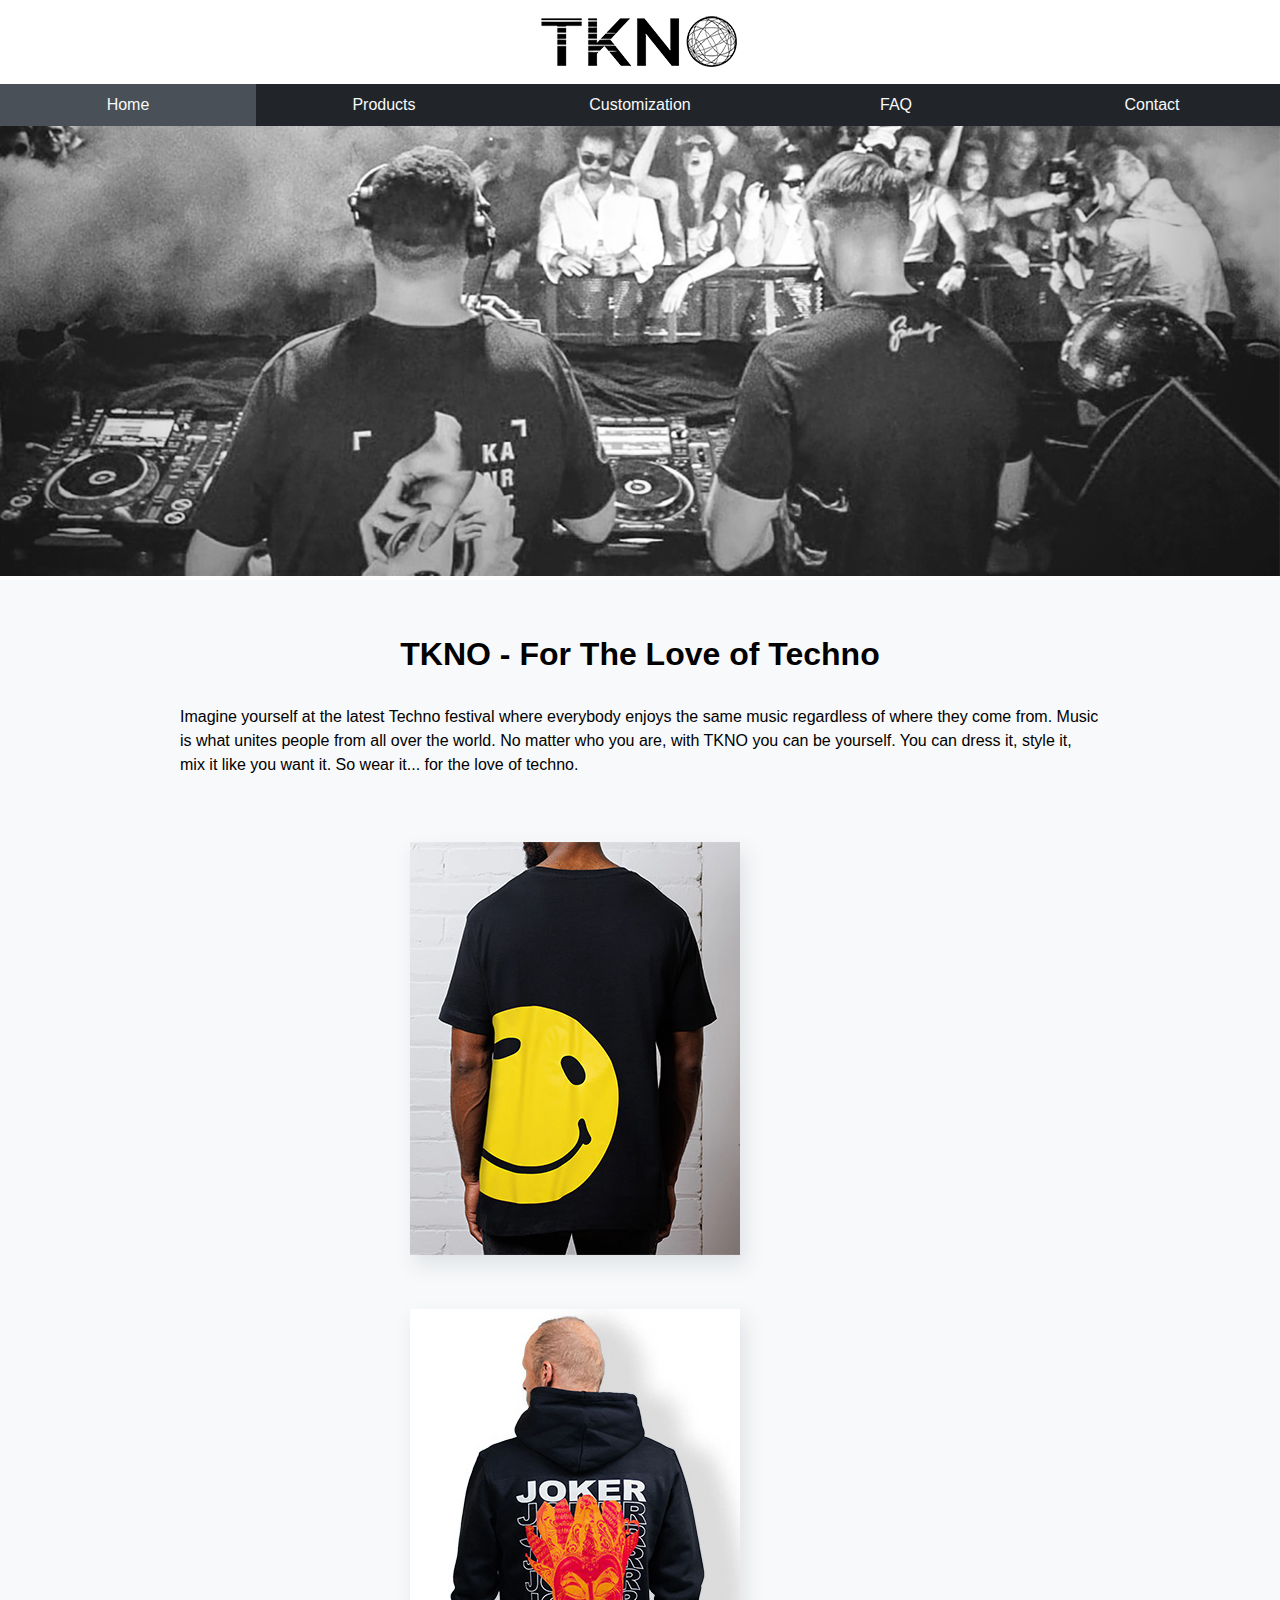
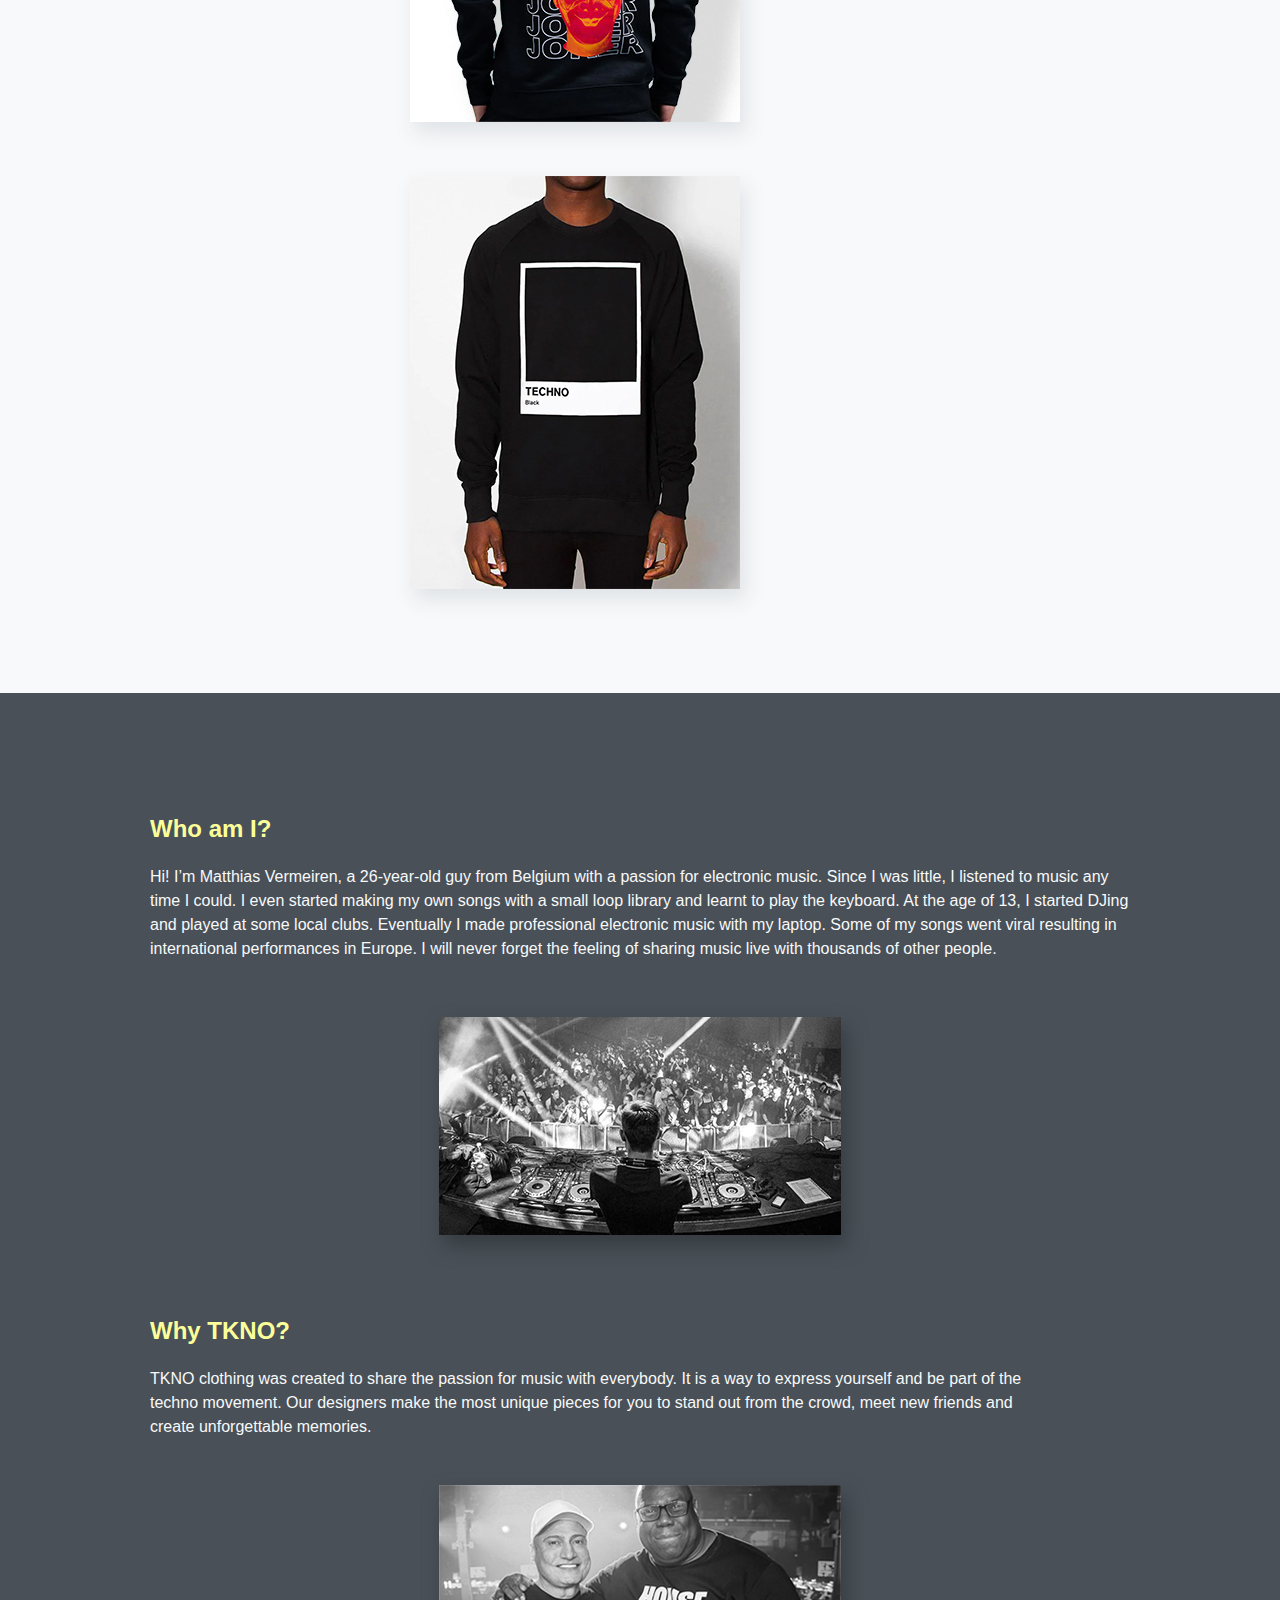
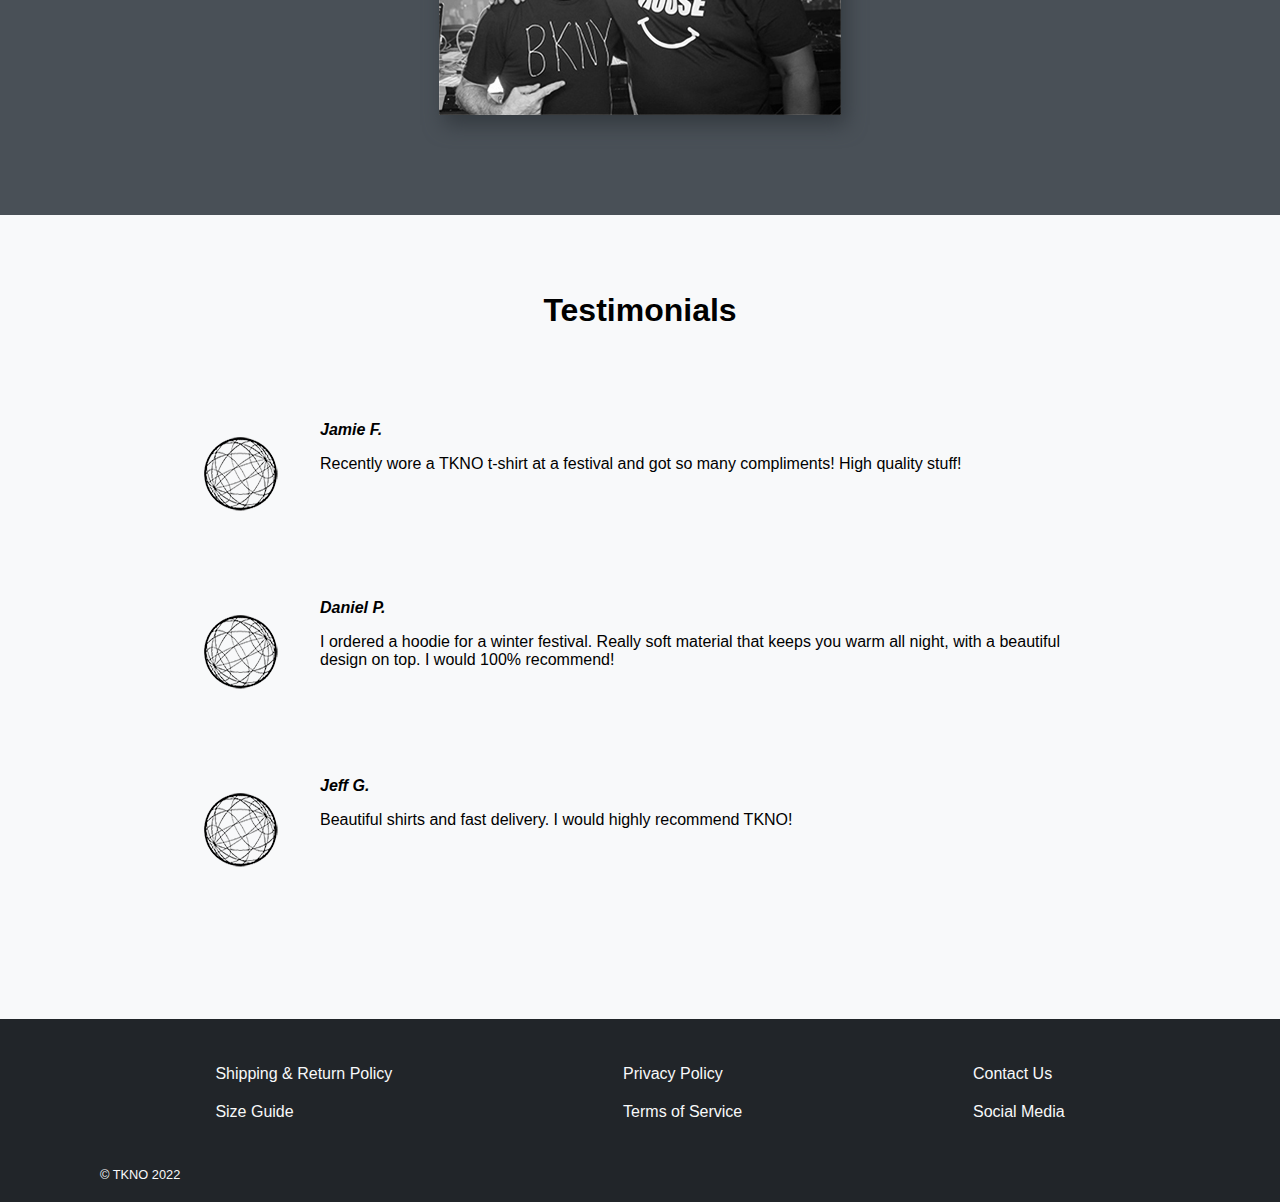
==== commit 21477cdb: "A1.1_v2 - responsiveness - fixed meta + standardize breakpoints 750, 900, 1200, 1300, 1500" ====
--- a/index.html
+++ b/index.html
@@ -2,9 +2,11 @@
 <html lang="en">
 <head>
     <meta charset="UTF-8">
+    <meta name="viewport" content="width=device-width, minimum-scale=1">
     <title>home TKNO</title>
     <link rel="stylesheet" href="css/site.css">
     <link rel="stylesheet" href="css/index.css">
+    <script src="script/js-site.js" defer></script>
 </head>
 <body class="gridcontainer">
 <header class="gheader">
@@ -40,9 +42,12 @@
                 Imagine yourself at the latest Techno festival where everybody enjoys the same music regardless of where they come from. Music is what unites people from all over the world.
                 No matter who you are, with TKNO you can be yourself. You can dress it, style it, mix it like you want it. So wear it... for the love of techno.
             </p>
-            <a href="html/Products.html"><img src="/media/T-shirt%201%20-%20Home.jpg" alt="man wearing black mega yellow smiley t-shirt from TKNO."></a>
-            <a href="html/Products.html"><img src="/media/Hoodie%201%20-%20Home.jpg" alt="man wearing black hoodie from TKNO."></a>
-            <a href="html/Products.html"><img src="/media/Sweatershirt%201%20-%20Home.jpg" alt="man wearing black sweatshirt from TKNO."></a>
+            <a href="html/Products.html"><img src="/media/T-shirt%201%20-%20Home.jpg"
+                                               alt="man wearing black mega yellow smiley t-shirt from TKNO."></a>
+            <a href="html/Products.html"><img src="/media/Hoodie%201%20-%20Home.jpg"
+                                               alt="man wearing black hoodie from TKNO."></a>
+            <a href="html/Products.html"><img src="/media/Sweatershirt%201%20-%20Home.jpg"
+                                               alt="man wearing black sweatshirt from TKNO."></a>
     </section>
     <article class="gabouttkno">
         <h2 class="hiddenTitle"> About TKNO </h2>
--- a/css/site.css
+++ b/css/site.css
@@ -99,6 +99,7 @@
     text-align: center;
     padding: 12px;
 }
+
 .submenu{
     display: none;
     flex-direction: column;
@@ -135,7 +136,6 @@
 
 /* style footer */
 .footer{
-    display: block;
     padding: 0 100px 20px 100px;
     justify-content: center;
     background: var(--eerie-black);
@@ -159,23 +159,48 @@
     padding: 10px;
 }
 
-/* hamburger menu */
-@media only screen and (max-width: 750px){
-    menu-nav{
+
+/* responsiveness */
+@media all and (max-width: 750px){
+    /* hamburger menu */
+    .menu-nav{
         position: fixed;
+        z-index: 1;
         left: -100%;
         top: 5rem;
+        margin-top: 57px;
         flex-direction: column;
         width: 100%;
         border-radius: 10px;
         text-align: center;
         transition: 0.3s;
-        box-shadow: 0 10px 27px var(--gainsboro);
-    }
-    .nav-menu.active{
+        padding: 0;
+        background-color: var(--eerie-black);
+    }
+
+
+    .menu-nav.active{
         left: 0;
     }
-    #menu li{
-        marign: 2.5rem 0;
-    }
+    .item-nav{
+        margin: 2.5rem 0;
+        background-color: var(--eerie-black);
+    }
+    .submenu{
+        position: relative;
+    }
+    .hamburger {
+        display: block;
+        justify-self: right;
+        cursor: pointer;
+        padding: 20px;
+    }
+
+    /* wrap footer */
+    .footer section{
+        flex-direction: column;
+        flex-wrap: wrap;
+        justify-content: space-around;
+    }
+
 }--- a/css/index.css
+++ b/css/index.css
@@ -112,3 +112,92 @@
     object-fit: contain;
     margin: 50px;
 }
+
+/* responsiveness */
+@media screen and (max-width: 1300px){
+   /* resize to one column */
+    .intro{
+       display: flex;
+       flex-direction: column;
+   }
+
+   .intro h2{
+      text-align: center;
+       flex-wrap: wrap;
+   }
+
+   .intro p{
+       padding: 15px 150px 15px 150px;
+   }
+
+   .intro > a{
+       display: block;
+       margin-left: auto;
+       margin-right: auto;
+       padding: 0 0 30px 150px;
+       width: 50%;
+   }
+    /* resize to one column */
+    .gabouttkno{
+        grid-template-columns: 1fr;
+        grid-template-rows: auto;
+        grid-template-areas:
+        "aboutwho"
+        "imgwho"
+        "aboutwhy"
+        "imgwhy";
+    }
+    /* center imgs */
+    .gimgwho{
+        width: auto;
+        display: block;
+        margin-left: auto;
+        margin-right: auto;
+    }
+    .gimgwhy{
+        width: auto;
+        display: block;
+        margin-left: auto;
+        margin-right: auto;
+    }
+
+    .gaboutwho{
+        padding-left: 0; /* reset padding */
+        padding-bottom: 40px;
+    }
+
+    .gtestimonials{
+        grid-template-columns: 1fr;
+        grid-template-areas:
+        "title"
+        "review1"
+        "review2"
+        "review3";
+    }
+
+
+}
+
+@media screen and (max-width: 750px){
+    .intro > a{
+        padding: 0 0 25px 0;
+    }
+
+    .intro > h2{
+        font-size: 1.2rem;
+    }
+
+    .intro{
+        padding: 30px 0 70px 0;
+    }
+
+    .gtestimonials{
+        padding: 50px 48px 100px 48px;
+    }
+
+    .gabouttkno{
+        padding: 100px 48px 100px 48px;
+    }
+
+
+}